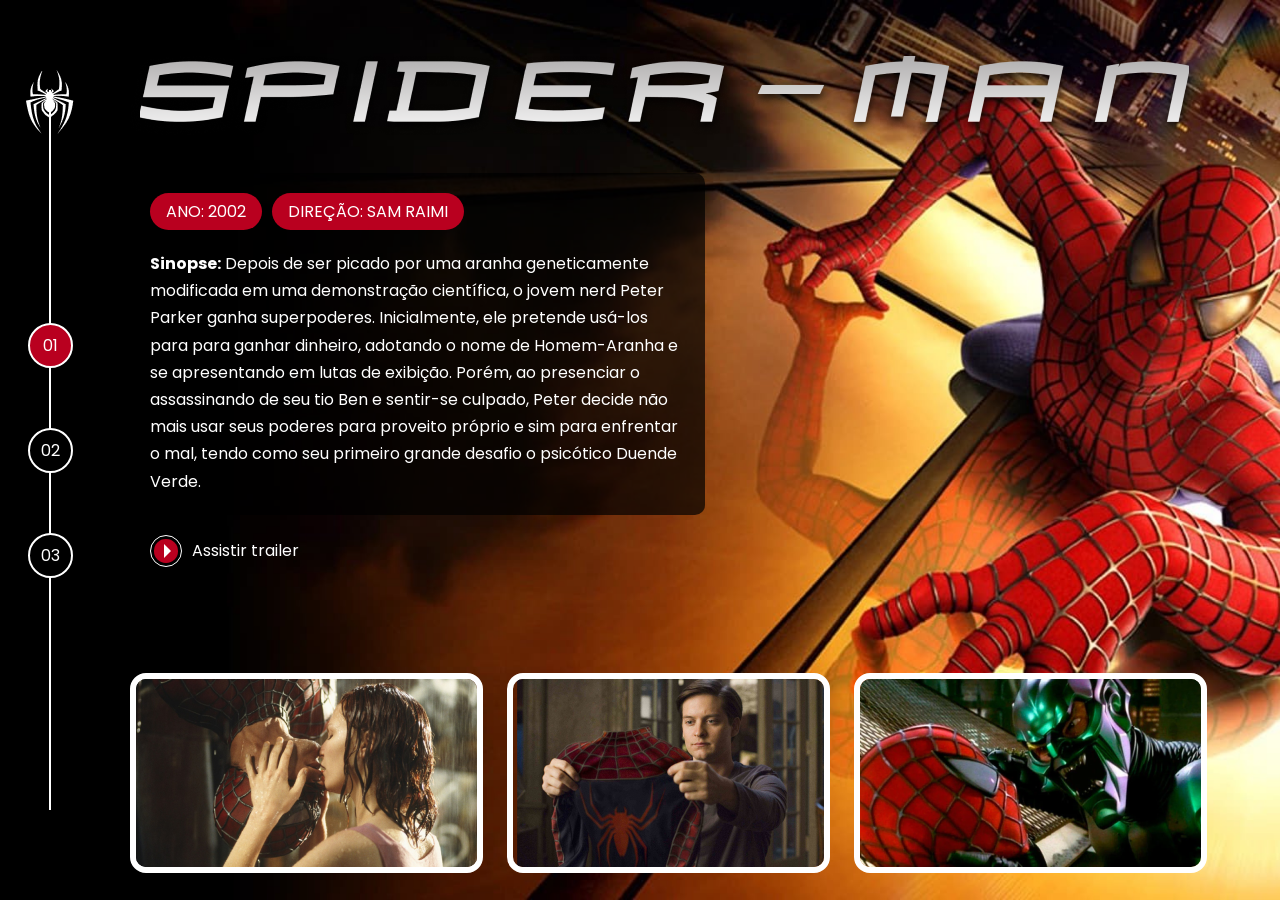
==== pages/tobey-maguire/spiderman1.html @ 20251049 "feat: toney maguire first movie page" ====
<!DOCTYPE html>
<html lang="pt-br">
  <head>
    <meta charset="UTF-8" />
    <meta name="viewport" content="width=device-width, initial-scale=1.0" />
    <title>Spider-Man | Multiverso</title>

    <!-- CSS -->
    <link rel="stylesheet" href="../../assets/css/internal-page.css" />

    <!-- Fancy Apps -->
     <link
      rel="stylesheet"
      href="https://cdn.jsdelivr.net/npm/@fancyapps/ui@4.0/dist/fancybox.css"
    />


  </head>
  <body>
    <div class="s-wrapper">
      <div class="s-wrapper__column">
        <nav class="navigator">
          <div class="navigator__icon">
            <a href="../../index.html">
              <img
                src="../../assets/images/icons/spiderman1.png"
                alt="Icone do Homem-Aranha"
              />
            </a>
          </div>
          <ul class="navigator__list">
            <li><a class="navigator__item navigator__item--active" href="#">01</a></li>
            <li><a class="navigator__item" href="spiderman2.html">02</a></li>
            <li><a class="navigator__item" href="spiderman3.html">03</a></li>
          </ul>
        </nav>
      </div>

      <div class="s-wrapper__content s-spiderman_01-01">
        <div class="s-content">
          <div class="s-content__logo">
            <img
              src="../../assets/images/spiderman-tobey/movie-01/logo.png"
              alt="Spiderman (2002)"
              title="Spiderman (2002)"
            />
          </div>

          <div class="s-content__description">
            <div class="pills">
              <ul>
                <li>Ano: 2002</li>
                <li>Direção: Sam Raimi</li>
              </ul>
            </div>

            <div class="s-content__text">
              <p>
                <strong>Sinopse:</strong>&nbsp;Depois de ser picado por uma
                aranha geneticamente modificada em uma demonstração científica,
                o jovem nerd Peter Parker ganha superpoderes. Inicialmente, ele
                pretende usá-los para para ganhar dinheiro, adotando o nome de
                Homem-Aranha e se apresentando em lutas de exibição. Porém, ao
                presenciar o assassinando de seu tio Ben e sentir-se culpado,
                Peter decide não mais usar seus poderes para proveito próprio e
                sim para enfrentar o mal, tendo como seu primeiro grande desafio
                o psicótico Duende Verde.
              </p>
            </div>
          </div>

          <div class="s-content__links">
            <ul>
              <li>
                <a
                  href="https://www.youtube.com/watch?v=TYMMOjBUPMM"
                  class="link-button"
                  target="_blank"
                >
                  <span class="icon">
                    <div class="play-icon">&nbsp;</div>
                  </span>
                  <span class="label"> Assistir trailer </span>
                </a>
              </li>
            </ul>
          </div>
        </div>
        <div class="s-gallery-container">
          <div class="gallery">
              <ul>
                <li>
                  <a
                    data-fancybox
                    href="../../assets/images/spiderman-tobey/movie-01/gallery/image-01-full.jpg"
                  >
                    <img
                      src="../../assets/images/spiderman-tobey/movie-01/gallery/image-01.png"
                      alt=""
                    />
                  </a>
                </li>
                <li>
                  <a
                    data-fancybox
                    href="../../assets/images/spiderman-tobey/movie-01/gallery/image-02-full.jpg"
                  >
                    <img
                      src="../../assets/images/spiderman-tobey/movie-01/gallery/image-02.png"
                      alt=""
                    />
                  </a>
                </li>
                <li>
                  <a
                    data-fancybox
                    href="../../assets/images/spiderman-tobey/movie-01/gallery/image-03-full.jpg"
                  >
                    <img
                      src="../../assets/images/spiderman-tobey/movie-01/gallery/image-03.png"
                      alt=""
                    />
                  </a>
                </li>
              </ul>
          </div>
        </div>
      </div>
    </div>

    <script src="https://cdn.jsdelivr.net/npm/@fancyapps/ui@4.0/dist/fancybox.umd.js"></script>
  </body>
</html>
---- assets/css/internal-page.css ----
@import url(/assets/css/reset.css);
@import url(/assets/css/global.css);
@import url(/assets/css/components/_navigator.css);
@import url('/assets/css/components/_pills.css');
@import url('/assets/css/components/_link-button.css');
@import url('/assets/css/components/_gallery.css');

.s-wrapper {
  display: flex;
  height: 100svh;
  flex-flow: row nowrap;
}

.s-wrapper__column {
  width: 100px;
  height: 100%;
  display: flex;
  align-items: center;
  justify-content: center;
  position: fixed;
  top: 0;
  left: 0;
  z-index: 1;
}

.s-wrapper__content {
  height: 100%;
  width: 100%;
  padding-left: 8.125rem;
  background-color: gray;
}

.s-content {
  height: 80svh;
  display: flex;
  flex-direction: column;
  justify-content: flex-start;
}

.s-content__logo {
  margin: 3.125rem 0 1.875rem;
}

.s-content__description {
  background-color: rgba(0, 0, 0, 0.7);
  max-width: 50%;
  padding: 1.25rem;
  border-radius: 0.625rem;
}

.s-content__description .pills {
  margin-bottom: 1.25rem;
}

.s-content__text {
  color: white;
  line-height: 1.7;
}

.s-content__links {
    align-self: flex-start;
    padding: 1.25rem;
}

.s-gallery-container {
  height: 20svh;
  display: flex;
  flex-direction: column;
  justify-content: flex-end;
}

/* BACKGROUNDS */

.s-spiderman_01-01 {
  background-image: url('../images/spiderman-tobey/movie-01/background.png');
  background-size: cover;
}

.s-spiderman_01-02 {
  background-image: url('../images/spiderman-tobey/movie-02/background.png');
  background-size: cover;
}

.s-spiderman_01-03 {
  background-image: url('../images/spiderman-tobey/movie-03/background.png');
  background-size: cover;
}

.s-spiderman_02-01 {
  background-image: url('../images/spiderman-andrew/movie-01/background.png');
  background-size: cover;
}

.s-spiderman_02-02 {
  background-image: url('../images/spiderman-andrew/movie-02/background.png');
  background-size: cover;
}

.s-spiderman_03-01 {
  background-image: url('../images/spiderman-tom/movie-01/background.png');
  background-size: cover;
}

.s-spiderman_03-02 {
  background-image: url('../images/spiderman-tom/movie-02/background.png');
  background-size: cover;
}

.s-spiderman_03-03 {
  background-image: url('../images/spiderman-tom/movie-03/background.png');
  background-size: cover;
}
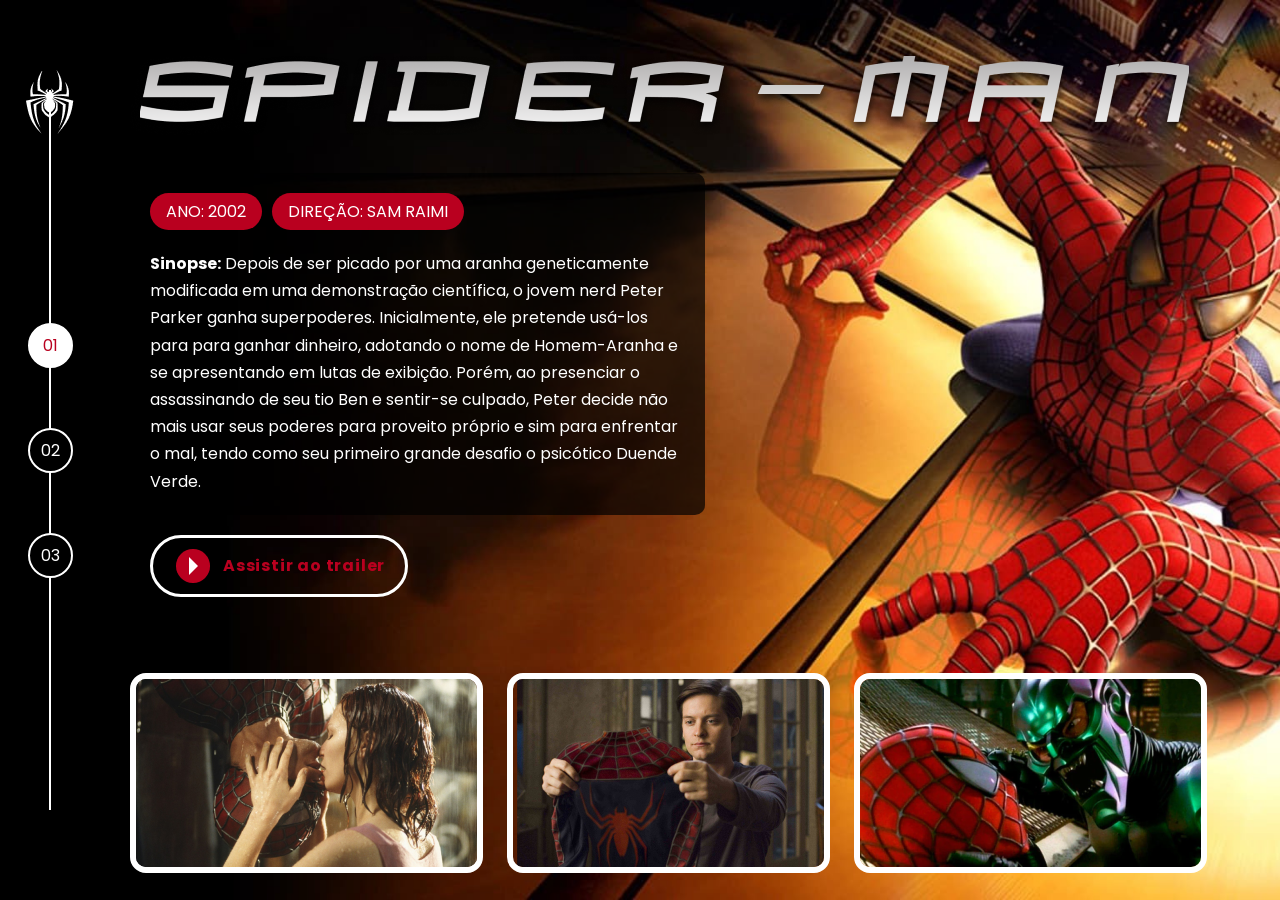
==== commit 3914cb8c: "style: minor style change" ====
--- a/pages/tobey-maguire/spiderman1.html
+++ b/pages/tobey-maguire/spiderman1.html
@@ -80,7 +80,7 @@
                   <span class="icon">
                     <div class="play-icon">&nbsp;</div>
                   </span>
-                  <span class="label"> Assistir trailer </span>
+                  <span class="label"> Assistir ao trailer </span>
                 </a>
               </li>
             </ul>
